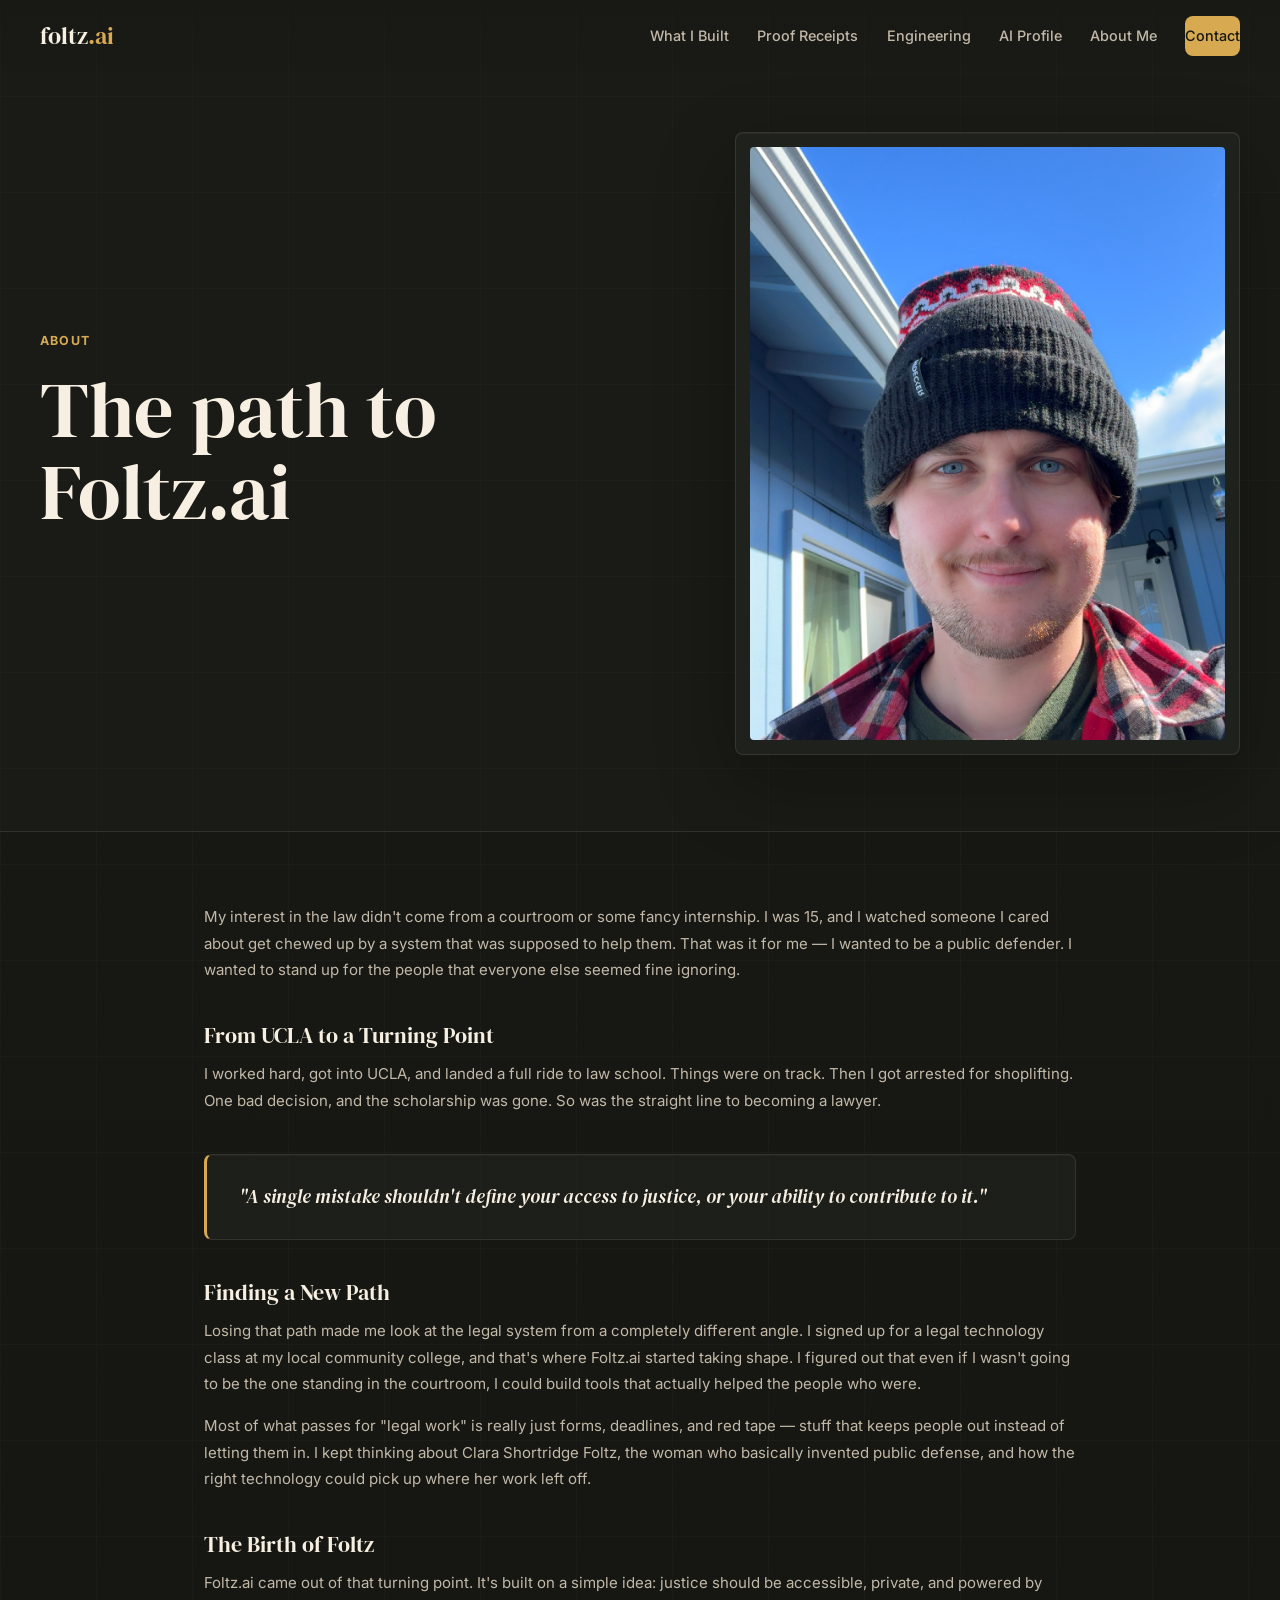
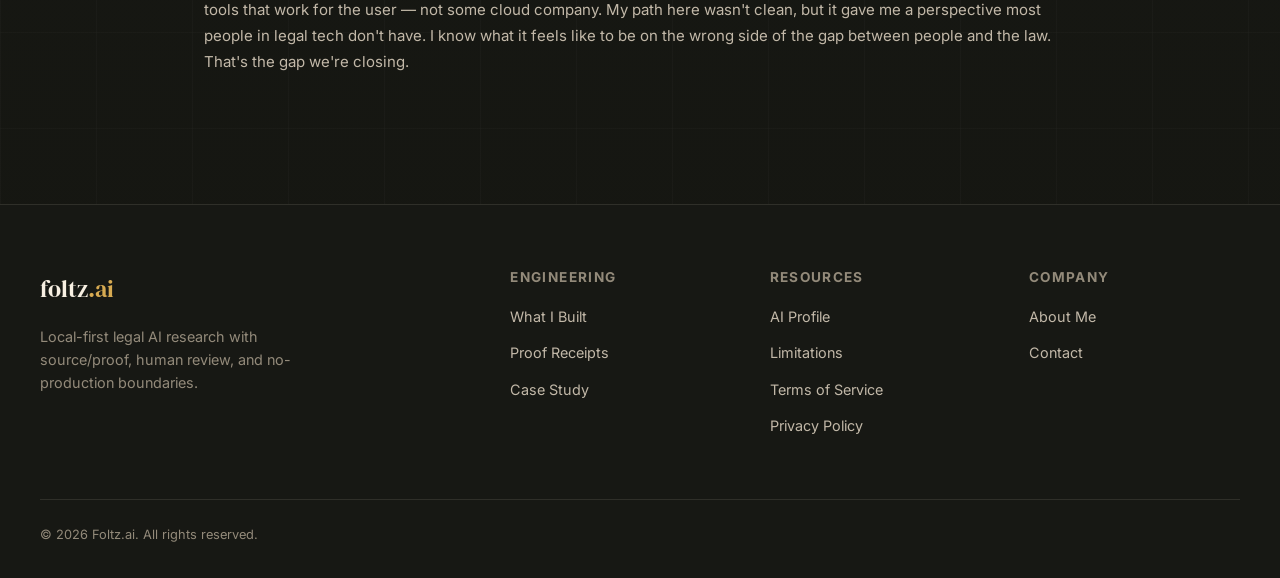
==== about-me.html @ 4947c665 "feat: launch public Foltz website" ====
<!DOCTYPE html>
<html lang="en">

<head>
    <meta charset="UTF-8">
    <meta name="viewport" content="width=device-width, initial-scale=1.0">
    <title>About Me — Foltz.ai</title>
    <meta name="description"
        content="The story behind Foltz.ai — from wanting to be a public defender to building legal tech tools.">
    <meta name="robots" content="index, follow">
    <link rel="canonical" href="https://foltz.ai/about-me.html">
    <link rel="stylesheet" href="style.css">
    <link rel="icon"
        href="data:image/svg+xml,<svg xmlns='http://www.w3.org/2000/svg' viewBox='0 0 24 24' fill='none' stroke='%23d4a04a' stroke-width='2'><path d='M12 3 2 7l10 5 10-5-10-5z'/><path d='M2 17l10 5 10-5'/><path d='M2 12l10 5 10-5'/></svg>">
</head>

<body>

    <!-- Navigation -->
    <nav class="nav" id="nav">
        <div class="nav-inner">
            <a href="index.html" class="nav-logo">foltz<span>.ai</span></a>
            <ul class="nav-links" id="nav-links">
                <li><a href="index.html#built">What I Built</a></li>
                <li><a href="index.html#proof-receipts">Proof Receipts</a></li>
                <li><a href="engineering.html">Engineering</a></li>
                <li><a href="ai-profile.html">AI Profile</a></li>
                <li><a href="about-me.html">About Me</a></li>
                <li><a href="mailto:hello@foltz.ai" class="nav-cta">Contact</a></li>
            </ul>
            <button class="nav-hamburger" id="nav-hamburger" aria-label="Menu">
                <span></span><span></span><span></span>
            </button>
        </div>
    </nav>

    <div class="page-hero about-hero">
        <div class="page-hero-inner">
            <div>
                <p class="page-hero-kicker">About</p>
                <h1>The path to Foltz.ai</h1>
            </div>
            <div class="about-portrait-card">
                <img src="founder.jpg" alt="Justin Monk">
            </div>
        </div>
    </div>

    <!-- ═══════════════════════════════════════════════════════════════
        THE STORY
         ═══════════════════════════════════════════════════════════════ -->
    <main class="story-section">

        <div class="story-block">
            <p>My interest in the law didn't come from a courtroom or some fancy internship. I was 15,
                and I watched someone I cared about get chewed up by a system that was supposed to help them.
                That was it for me — I wanted to be a public defender. I wanted to stand up for the people
                that everyone else seemed fine ignoring.</p>
        </div>

        <div class="story-block">
            <h3>From UCLA to a Turning Point</h3>
            <p>I worked hard, got into UCLA, and landed a full ride to law school. Things were on track.
                Then I got arrested for shoplifting. One bad decision, and the scholarship was gone. So was
                the straight line to becoming a lawyer.</p>
        </div>

        <div class="quote-callout">
            <p>"A single mistake shouldn't define your access to justice, or your ability to contribute to it."</p>
        </div>

        <div class="story-block">
            <h3>Finding a New Path</h3>
            <p>Losing that path made me look at the legal system from a completely different angle. I signed
                up for a legal technology class at my local community college, and that's where Foltz.ai started
                taking shape. I figured out that even if I wasn't going to be the one standing in the courtroom,
                I could build tools that actually helped the people who were.</p>
            <p>Most of what passes for "legal work" is really just forms, deadlines, and red tape — stuff that
                keeps people out instead of letting them in. I kept thinking about Clara Shortridge Foltz, the
                woman who basically invented public defense, and how the right technology could pick up where
                her work left off.</p>
        </div>

        <div class="story-block">
            <h3>The Birth of Foltz</h3>
            <p>Foltz.ai came out of that turning point. It's built on a simple idea: justice should be
                accessible, private, and powered by tools that work for the user — not some cloud company.
                My path here wasn't clean, but it gave me a perspective most people in legal tech don't have.
                I know what it feels like to be on the wrong side of the gap between people and the law.
                That's the gap we're closing.</p>
        </div>

    </main>

    <!-- Footer -->
    <footer class="footer">
        <div class="footer-grid">
            <div class="footer-brand">
                <a href="index.html" class="nav-logo">foltz<span>.ai</span></a>
                <p>Local-first legal AI research with source/proof, human review, and no-production boundaries.</p>
            </div>
            <div class="footer-col">
                <h4>Engineering</h4>
                <a href="index.html#built">What I Built</a>
                <a href="index.html#proof-receipts">Proof Receipts</a>
                <a href="engineering.html">Case Study</a>
            </div>
            <div class="footer-col">
                <h4>Resources</h4>
                <a href="ai-profile.html">AI Profile</a>
                <a href="index.html#limitations">Limitations</a>
                <a href="terms.html">Terms of Service</a>
                <a href="privacy.html">Privacy Policy</a>
            </div>
            <div class="footer-col">
                <h4>Company</h4>
                <a href="about-me.html">About Me</a>
                <a href="mailto:hello@foltz.ai">Contact</a>
            </div>
        </div>
        <div class="footer-bottom">
            <p>&copy; 2026 Foltz.ai. All rights reserved.</p>
        </div>
    </footer>

    <script src="script.js"></script>
</body>

</html>
---- style.css ----
/* ═══════════════════════════════════════════════════════════════════════════
   Foltz.ai — Design System & Styles
   Named after Clara Shortridge Foltz (1849–1934)
   ═══════════════════════════════════════════════════════════════════════════ */

/* ── Fonts ─────────────────────────────────────────────────────────────── */
@import url('https://fonts.googleapis.com/css2?family=DM+Serif+Display&family=Inter:wght@300;400;500;600;700&family=JetBrains+Mono:wght@400;500&display=swap');

/* ── CSS Variables — Foltz.ai Design Tokens ────────────────────────────── */
:root {
  /* Primary Palette */
  --color-primary: #181814;
  --color-accent: #d7aa52;
  --color-accent-hover: #e6bc67;
  --color-accent-active: #bf9244;
  --color-bg: #f7efe2;

  /* Semantic Colors */
  --color-success: #7ca17b;
  --color-warning: #c99045;
  --color-error: #c86959;
  --color-info: #6d9c98;

  /* Neutrals */
  --neutral-50: #f7efe2;
  --neutral-100: #ebe2d2;
  --neutral-200: #d7cebd;
  --neutral-300: #bab09f;
  --neutral-400: #938a7a;
  --neutral-500: #726a5c;
  --neutral-600: #4b4740;
  --neutral-700: #34352f;
  --neutral-800: #252720;
  --neutral-900: #171814;

  /* Dark Mode Surfaces */
  --color-dark-bg: #171814;
  --color-dark-surface: #22241f;
  --color-dark-border: #34352f;

  /* Legacy compat aliases (used by subpages) */
  --bg-primary: #171814;
  --bg-secondary: #1d1f1a;
  --bg-surface: #24251f;
  --surface-panel: rgba(36, 37, 31, 0.74);
  --text-primary: #f7efe2;
  --text-secondary: #c2b8a8;
  --text-muted: #938a7a;
  --text-main: #f7efe2;
  --text-dim: #c2b8a8;
  --accent-green: #7ca17b;
  --accent-blue: #6d9c98;
  --accent-purple: #8b7db8;
  --accent-teal: #6d9c98;
  --border: #34352f;
  --success: #7ca17b;
  --success-muted: rgba(124, 161, 123, 0.1);

  /* Borders */
  --border-subtle: rgba(247, 239, 226, 0.1);
  --border-glow: rgba(215, 170, 82, 0.34);

  /* Spacing (8px grid) */
  --space-xs: 4px;
  --space-sm: 8px;
  --space-md: 16px;
  --space-lg: 24px;
  --space-xl: 32px;
  --space-2xl: 48px;
  --space-3xl: 64px;
  --space-4xl: 96px;

  /* Border Radius */
  --radius-sm: 4px;
  --radius-md: 8px;
  --radius-lg: 12px;
  --radius-xl: 16px;
  --radius-pill: 9999px;

  /* Shadows */
  --shadow-1: 0 1px 3px rgba(5, 6, 4, 0.18);
  --shadow-2: 0 14px 40px rgba(5, 6, 4, 0.2);
  --shadow-3: 0 28px 80px rgba(5, 6, 4, 0.3);
  --shadow-glow: 0 0 40px rgba(215, 170, 82, 0.12);

  /* Motion */
  --ease-out: cubic-bezier(0.25, 0, 0.25, 1);
  --ease-in: cubic-bezier(0.42, 0, 1, 1);
  --ease-in-out: cubic-bezier(0.42, 0, 0.58, 1);

  /* Typography */
  --font-display: 'DM Serif Display', Georgia, serif;
  --font-body: 'Inter', system-ui, -apple-system, sans-serif;
  --font-mono: 'JetBrains Mono', monospace;

  /* Layout */
  --max-width: 1200px;
  --nav-height: 72px;
}

/* ── Reset ─────────────────────────────────────────────────────────────── */
*,
*::before,
*::after {
  margin: 0;
  padding: 0;
  box-sizing: border-box;
}

html {
  scroll-behavior: smooth;
  font-size: 16px;
}

body {
  font-family: var(--font-body);
  background:
    linear-gradient(90deg, rgba(247, 239, 226, 0.025) 1px, transparent 1px),
    linear-gradient(180deg, rgba(247, 239, 226, 0.018) 1px, transparent 1px),
    linear-gradient(180deg, #191a15 0%, var(--bg-primary) 42%, #151611 100%);
  background-size: 96px 96px, 96px 96px, auto;
  color: var(--text-primary);
  line-height: 1.7;
  overflow-x: hidden;
  -webkit-font-smoothing: antialiased;
}

h1,
h2,
h3,
h4,
h5,
h6 {
  font-family: var(--font-body);
  font-weight: 700;
  line-height: 1.2;
}

a {
  color: inherit;
  text-decoration: none;
}

.text-link {
  color: var(--color-accent);
  text-decoration: underline;
}

img {
  max-width: 100%;
  display: block;
}

button {
  font-family: inherit;
  cursor: pointer;
  border: none;
}

/* ── Reduced Motion ────────────────────────────────────────────────────── */
@media (prefers-reduced-motion: reduce) {

  *,
  *::before,
  *::after {
    animation-duration: 0.01ms !important;
    transition-duration: 0.01ms !important;
  }
}

/* ── Scroll Animations ─────────────────────────────────────────────────── */
.reveal {
  opacity: 1;
  transform: none;
  transition: none;
}

.reveal.visible {
  opacity: 1;
  transform: none;
}

.reveal-delay-1 {
  transition-delay: 0.1s;
}

.reveal-delay-2 {
  transition-delay: 0.2s;
}

.reveal-delay-3 {
  transition-delay: 0.3s;
}

.reveal-delay-4 {
  transition-delay: 0.4s;
}

.reveal-delay-5 {
  transition-delay: 0.5s;
}

/* ══════════════════════════════════════════════════════════════════════════
   NAVIGATION
   ══════════════════════════════════════════════════════════════════════════ */

.nav {
  position: fixed;
  top: 0;
  left: 0;
  right: 0;
  height: var(--nav-height);
  z-index: 1000;
  display: flex;
  align-items: center;
  justify-content: center;
  padding: 0 clamp(18px, 3vw, 40px);
  background: linear-gradient(180deg, rgba(23, 24, 20, 0.72) 0%, rgba(23, 24, 20, 0) 100%);
  transition: background 0.3s, backdrop-filter 0.3s, box-shadow 0.3s;
}

.nav.scrolled {
  background: rgba(23, 24, 20, 0.9);
  backdrop-filter: blur(20px);
  -webkit-backdrop-filter: blur(20px);
  box-shadow: 0 1px 0 var(--border-subtle);
}

.nav-inner {
  display: flex;
  align-items: center;
  justify-content: space-between;
  gap: 24px;
  max-width: var(--max-width);
  width: 100%;
}

.nav-logo {
  font-family: var(--font-display);
  font-size: 1.5rem;
  font-weight: 400;
  letter-spacing: 0;
  color: var(--text-primary);
}

.nav-logo span {
  color: var(--color-accent);
}

/* Scales icon for the wordmark */
.nav-logo .logo-icon {
  display: inline-block;
  width: 20px;
  height: 20px;
  margin-left: 2px;
  vertical-align: middle;
  opacity: 0.9;
}

.nav-links {
  display: flex;
  align-items: center;
  gap: clamp(18px, 2.2vw, 30px);
  list-style: none;
}

.nav-links a {
  font-size: 0.9rem;
  font-weight: 500;
  color: var(--text-secondary);
  transition: color 0.25s;
  position: relative;
  padding: 8px 0;
}

.nav-links a::after {
  content: '';
  position: absolute;
  bottom: 0px;
  left: 0;
  width: 0;
  height: 2px;
  background: var(--color-accent);
  transition: width 0.3s;
  border-radius: 1px;
}

.nav-links a:hover {
  color: var(--text-primary);
}

.nav-links a:hover::after {
  width: 100%;
}

.nav-cta {
  background: var(--color-accent) !important;
  color: var(--color-primary) !important;
  font-weight: 600;
  font-size: 0.85rem;
  display: inline-flex;
  align-items: center;
  justify-content: center;
  min-height: 38px;
  padding: 9px 18px;
  border-radius: var(--radius-md);
  transition: transform 0.25s, box-shadow 0.25s, background 0.25s;
}

.nav-cta:hover {
  transform: translateY(-2px);
  background: var(--color-accent-hover) !important;
  box-shadow: 0 8px 24px rgba(215, 170, 82, 0.24);
}

.nav-cta::after {
  display: none !important;
}

/* Hamburger */
.nav-hamburger {
  display: none;
  flex-direction: column;
  gap: 5px;
  background: none;
  padding: 8px;
}

.nav-hamburger span {
  display: block;
  width: 22px;
  height: 2px;
  background: var(--text-primary);
  border-radius: 2px;
  transition: transform 0.3s, opacity 0.3s;
}

.nav-hamburger.open span:nth-child(1) {
  transform: translateY(7px) rotate(45deg);
}

.nav-hamburger.open span:nth-child(2) {
  opacity: 0;
}

.nav-hamburger.open span:nth-child(3) {
  transform: translateY(-7px) rotate(-45deg);
}

/* ══════════════════════════════════════════════════════════════════════════
   HERO SECTION
   ══════════════════════════════════════════════════════════════════════════ */

.hero {
  position: relative;
  display: flex;
  align-items: center;
  justify-content: center;
  padding: 148px 24px 88px;
  overflow: hidden;
}

.hero::before {
  content: '';
  position: absolute;
  inset: 72px 0 auto;
  height: 1px;
  background: linear-gradient(90deg, transparent, rgba(247, 239, 226, 0.16), transparent);
}

.hero-content {
  position: relative;
  z-index: 1;
  max-width: var(--max-width);
  width: 100%;
}

.public-workbench {
  display: grid;
  grid-template-columns: minmax(0, 1.05fr) minmax(340px, 0.95fr);
  gap: 56px;
  align-items: center;
}

.hero-copy {
  max-width: 660px;
}

.hero-badge {
  display: inline-flex;
  align-items: center;
  gap: 8px;
  padding: 6px 16px;
  border-radius: var(--radius-pill);
  background: rgba(215, 170, 82, 0.08);
  border: 1px solid rgba(215, 170, 82, 0.22);
  font-size: 0.8rem;
  font-weight: 500;
  color: var(--color-accent);
  margin-bottom: 28px;
}

.hero-badge::before {
  content: '';
  width: 6px;
  height: 6px;
  border-radius: 50%;
  background: var(--color-accent);
}

.hero h1 {
  font-family: var(--font-display);
  font-size: 5rem;
  font-weight: 400;
  letter-spacing: 0;
  margin-bottom: 24px;
  line-height: 1.1;
}

.hero-sub {
  font-size: 1.15rem;
  color: var(--text-secondary);
  max-width: 620px;
  margin: 0 0 40px;
  line-height: 1.7;
}

.hero-actions {
  display: flex;
  align-items: center;
  justify-content: flex-start;
  gap: 12px;
  flex-wrap: wrap;
}

.btn-primary {
  display: inline-flex;
  align-items: center;
  gap: 8px;
  background: var(--color-accent);
  color: var(--color-primary);
  font-weight: 700;
  font-size: 1rem;
  padding: 13px 24px;
  border-radius: var(--radius-md);
  transition: transform 0.25s, box-shadow 0.25s, background 0.25s;
}

.btn-primary:hover {
  transform: translateY(-3px);
  background: var(--color-accent-hover);
  box-shadow: 0 12px 40px rgba(215, 170, 82, 0.28);
}

.btn-secondary {
  display: inline-flex;
  align-items: center;
  gap: 8px;
  background: transparent;
  color: var(--text-primary);
  font-weight: 600;
  font-size: 1rem;
  padding: 13px 24px;
  border-radius: var(--radius-md);
  border: 1px solid var(--border-glow);
  transition: transform 0.25s, border-color 0.25s, box-shadow 0.25s;
}

.btn-secondary:hover {
  transform: translateY(-3px);
  border-color: var(--color-accent);
  box-shadow: 0 8px 24px rgba(215, 170, 82, 0.12);
}

.boundary-strip {
  display: flex;
  flex-wrap: wrap;
  gap: 10px;
  margin: 0 0 32px;
}

.boundary-strip span {
  display: inline-flex;
  align-items: center;
  min-height: 34px;
  padding: 7px 12px;
  border: 1px solid var(--border-subtle);
  border-radius: var(--radius-sm);
  background: rgba(36, 37, 31, 0.68);
  color: var(--text-secondary);
  font-size: 0.84rem;
  line-height: 1.35;
}

.workbench-preview {
  position: relative;
  border: 1px solid var(--border-subtle);
  border-radius: var(--radius-md);
  background: rgba(25, 26, 22, 0.82);
  overflow: hidden;
  box-shadow: var(--shadow-3), inset 0 1px 0 rgba(247, 239, 226, 0.05);
}

.workbench-preview::before {
  content: '';
  position: absolute;
  inset: 0;
  pointer-events: none;
  background:
    linear-gradient(120deg, rgba(247, 239, 226, 0.055), transparent 32%),
    repeating-linear-gradient(90deg, transparent 0 34px, rgba(247, 239, 226, 0.018) 34px 35px);
}

.preview-top,
.matter-line,
.export-bar {
  display: grid;
  grid-template-columns: minmax(0, 1fr) auto;
  gap: 16px;
  align-items: center;
  padding: 18px 20px;
  border-bottom: 1px solid var(--border-subtle);
}

.preview-top {
  background: rgba(247, 239, 226, 0.04);
}

.preview-top span,
.matter-line span,
.gate-console span,
.export-bar span {
  color: var(--text-muted);
  font-size: 0.78rem;
  text-transform: uppercase;
  letter-spacing: 0.08em;
}

.preview-top strong {
  color: var(--color-accent);
  font-family: var(--font-mono);
  font-size: 0.78rem;
}

.matter-line strong,
.gate-console strong {
  color: var(--text-primary);
  font-size: 0.94rem;
  line-height: 1.55;
  overflow-wrap: anywhere;
}

.source-stack {
  display: grid;
  grid-template-columns: repeat(3, minmax(0, 1fr));
  gap: 10px;
  padding: 20px;
  border-bottom: 1px solid var(--border-subtle);
}

.source-pill {
  min-height: 72px;
  display: flex;
  align-items: center;
  justify-content: center;
  padding: 12px;
  border: 1px solid var(--border-subtle);
  border-radius: var(--radius-sm);
  color: var(--text-primary);
  font-size: 0.84rem;
  line-height: 1.35;
  text-align: center;
}

.source-pill.good {
  background: rgba(124, 161, 123, 0.1);
  border-color: rgba(124, 161, 123, 0.26);
}

.source-pill.wait {
  background: rgba(215, 170, 82, 0.1);
  border-color: rgba(215, 170, 82, 0.26);
}

.gate-console {
  display: grid;
  grid-template-columns: repeat(3, minmax(0, 1fr));
  gap: 12px;
  padding: 20px;
  border-bottom: 1px solid var(--border-subtle);
}

.gate-console div {
  min-height: 98px;
  padding: 16px;
  border: 1px solid var(--border-subtle);
  border-radius: var(--radius-sm);
  background: rgba(29, 31, 26, 0.62);
}

.gate-console strong {
  display: block;
  margin-top: 10px;
}

.export-bar {
  border-bottom: 0;
}

.export-bar button {
  padding: 9px 14px;
  background: rgba(200, 105, 89, 0.12);
  border: 1px solid rgba(200, 105, 89, 0.3);
  color: #f1b5aa;
  font-size: 0.78rem;
  font-weight: 700;
  cursor: not-allowed;
}

/* ══════════════════════════════════════════════════════════════════════════
   SECTION SHARED
   ══════════════════════════════════════════════════════════════════════════ */

section {
  padding: 96px 24px;
  position: relative;
}

.section-inner {
  max-width: var(--max-width);
  margin: 0 auto;
}

.section-label {
  display: inline-flex;
  align-items: center;
  gap: 8px;
  font-size: 0.8rem;
  font-weight: 600;
  color: var(--color-accent);
  text-transform: uppercase;
  letter-spacing: 0.12em;
  margin-bottom: 16px;
}

.section-label::before {
  content: '';
  width: 32px;
  height: 2px;
  background: var(--color-accent);
  border-radius: 1px;
}

.section-title {
  font-family: var(--font-display);
  font-size: 3.15rem;
  font-weight: 400;
  letter-spacing: 0;
  margin-bottom: 16px;
}

.section-desc {
  font-size: 1.05rem;
  color: var(--text-secondary);
  max-width: 560px;
  line-height: 1.7;
  margin-bottom: 56px;
}

/* ══════════════════════════════════════════════════════════════════════════
   PUBLIC WORKBENCH CONTENT
   ══════════════════════════════════════════════════════════════════════════ */

.hero-recruiter {
  padding-bottom: 96px;
}

.recruiter-grid {
  display: grid;
  grid-template-columns: minmax(0, 0.92fr) minmax(420px, 1.08fr);
  gap: 54px;
  align-items: center;
}

.product-shot {
  border: 1px solid var(--border-subtle);
  border-radius: var(--radius-md);
  background: rgba(25, 26, 22, 0.86);
  box-shadow: var(--shadow-3), inset 0 1px 0 rgba(247, 239, 226, 0.05);
  overflow: hidden;
}

.product-shot-top {
  display: flex;
  align-items: center;
  justify-content: space-between;
  gap: 16px;
  padding: 14px 16px;
  border-bottom: 1px solid var(--border-subtle);
  background: rgba(247, 239, 226, 0.04);
}

.product-shot-top span,
.product-shot-top strong,
.product-shot figcaption {
  font-size: 0.78rem;
}

.product-shot-top span {
  color: var(--text-muted);
  font-weight: 700;
  letter-spacing: 0.08em;
  text-transform: uppercase;
}

.product-shot-top strong {
  color: var(--color-accent);
  font-family: var(--font-mono);
}

.product-shot img {
  width: 100%;
  aspect-ratio: 16 / 10;
  object-fit: cover;
  object-position: left top;
  border-bottom: 1px solid var(--border-subtle);
  background: #eef1f4;
}

.product-shot figcaption {
  padding: 14px 16px 16px;
  color: var(--text-secondary);
  line-height: 1.55;
}

.impact-section {
  background: rgba(23, 24, 20, 0.42);
}

.build-grid {
  display: grid;
  grid-template-columns: repeat(4, minmax(0, 1fr));
  gap: 12px;
}

.build-card {
  min-height: 216px;
  padding: 22px;
  border: 1px solid var(--border-subtle);
  border-radius: var(--radius-md);
  background: rgba(30, 32, 27, 0.66);
  box-shadow: inset 0 1px 0 rgba(247, 239, 226, 0.035);
}

.build-card span,
.receipt-row span,
.summary-panel span,
.system-node span {
  display: block;
  color: var(--color-accent);
  font-size: 0.76rem;
  font-weight: 700;
  letter-spacing: 0.08em;
  margin-bottom: 12px;
  text-transform: uppercase;
}

.build-card strong {
  display: block;
  color: var(--text-primary);
  font-size: 1.08rem;
  line-height: 1.3;
  margin-bottom: 12px;
}

.build-card p,
.summary-panel p {
  color: var(--text-secondary);
  font-size: 0.92rem;
  line-height: 1.65;
}

.proof-section {
  border-bottom: 1px solid var(--border-subtle);
  background: var(--bg-secondary);
}

.receipt-board {
  border: 1px solid var(--border-subtle);
  border-radius: var(--radius-md);
  background: rgba(30, 32, 27, 0.58);
  overflow: hidden;
}

.receipt-row {
  display: grid;
  grid-template-columns: minmax(180px, 0.7fr) minmax(180px, 0.7fr) minmax(0, 1.2fr);
  gap: 20px;
  align-items: center;
  padding: 22px 24px;
  border-bottom: 1px solid var(--border-subtle);
}

.receipt-row:last-child {
  border-bottom: 0;
}

.receipt-row span {
  margin-bottom: 0;
}

.receipt-row strong {
  color: var(--text-primary);
  font-size: 1.04rem;
}

.receipt-row em {
  color: var(--text-secondary);
  font-size: 0.9rem;
  font-style: normal;
  line-height: 1.55;
}

.architecture-section {
  border-bottom: 1px solid var(--border-subtle);
}

.system-map {
  display: grid;
  grid-template-columns: repeat(6, minmax(0, 1fr));
  gap: 10px;
}

.system-node {
  min-height: 220px;
  padding: 20px;
  border: 1px solid var(--border-subtle);
  border-radius: var(--radius-md);
  background: rgba(30, 32, 27, 0.64);
  position: relative;
}

.system-node::after {
  content: '';
  position: absolute;
  top: 24px;
  right: -9px;
  width: 18px;
  height: 1px;
  background: rgba(215, 170, 82, 0.4);
}

.system-node:last-child::after {
  display: none;
}

.system-node.blocked {
  border-color: rgba(200, 105, 89, 0.34);
  background: rgba(200, 105, 89, 0.06);
}

.system-node.blocked span {
  color: #f1b5aa;
}

.system-node strong {
  display: block;
  color: var(--text-primary);
  font-size: 1rem;
  line-height: 1.35;
  margin-bottom: 12px;
}

.system-node small {
  color: var(--text-secondary);
  font-size: 0.86rem;
  line-height: 1.55;
}

.ai-grid {
  display: grid;
  grid-template-columns: minmax(0, 0.95fr) minmax(320px, 0.75fr);
  gap: 56px;
  align-items: center;
}

.summary-panel {
  padding: 28px;
  border: 1px solid var(--border-glow);
  border-radius: var(--radius-md);
  background: rgba(35, 37, 31, 0.72);
  box-shadow: inset 0 1px 0 rgba(247, 239, 226, 0.04);
}

.case-study-section {
  padding-top: 84px;
}

.case-grid {
  display: grid;
  grid-template-columns: repeat(2, minmax(0, 1fr));
  gap: 12px;
  margin-top: 28px;
}

.case-grid.three {
  grid-template-columns: repeat(3, minmax(0, 1fr));
}

.case-panel {
  min-height: 190px;
  padding: 24px;
  border: 1px solid var(--border-subtle);
  border-radius: var(--radius-md);
  background: rgba(35, 37, 31, 0.58);
  box-shadow: inset 0 1px 0 rgba(247, 239, 226, 0.035);
}

.case-panel h3 {
  font-size: 1.05rem;
  margin-bottom: 10px;
}

.case-panel p {
  color: var(--text-secondary);
  font-size: 0.94rem;
  line-height: 1.7;
}

.scope-section,
.research-section {
  border-bottom: 1px solid var(--border-subtle);
}

.scope-board,
.flow-board,
.proof-stack {
  display: grid;
  grid-template-columns: repeat(4, minmax(0, 1fr));
  gap: 12px;
}

.scope-tile,
.flow-step,
.proof-lane {
  min-height: 180px;
  padding: 24px;
  border: 1px solid var(--border-subtle);
  border-radius: var(--radius-md);
  background: rgba(30, 32, 27, 0.64);
  position: relative;
  overflow: hidden;
  box-shadow: inset 0 1px 0 rgba(247, 239, 226, 0.035);
}

.scope-tile::before,
.flow-step::before,
.proof-lane::before {
  content: '';
  position: absolute;
  inset: 0 0 auto;
  height: 3px;
  background: var(--color-accent);
  opacity: 0.7;
}

.scope-tile.hold::before,
.flow-step.blocked::before {
  background: var(--color-warning);
}

.scope-tile.stop::before {
  background: var(--color-error);
}

.scope-tile span,
.flow-step span,
.proof-lane span {
  display: block;
  color: var(--text-muted);
  font-size: 0.78rem;
  text-transform: uppercase;
  letter-spacing: 0.08em;
  margin-bottom: 18px;
}

.scope-tile strong,
.flow-step strong,
.proof-lane strong {
  display: block;
  color: var(--text-primary);
  font-size: 1.25rem;
  line-height: 1.25;
  margin-bottom: 12px;
}

.scope-tile small,
.flow-step small,
.proof-lane small {
  color: var(--text-secondary);
  font-size: 0.88rem;
  line-height: 1.5;
}

.flow-board {
  grid-template-columns: repeat(5, minmax(0, 1fr));
}

.action-console {
  border: 1px solid var(--border-subtle);
  border-radius: var(--radius-md);
  background: rgba(30, 32, 27, 0.56);
  overflow: hidden;
}

.console-row {
  display: grid;
  grid-template-columns: minmax(0, 1fr) 180px;
  gap: 20px;
  align-items: center;
  min-height: 78px;
  padding: 18px 22px;
  border-bottom: 1px solid var(--border-subtle);
}

.console-row:last-child {
  border-bottom: 0;
}

.console-row span {
  color: var(--text-primary);
  font-weight: 700;
}

.console-row strong {
  justify-self: end;
  min-width: 130px;
  padding: 8px 12px;
  border: 1px solid rgba(200, 105, 89, 0.3);
  background: rgba(200, 105, 89, 0.1);
  border-radius: var(--radius-sm);
  color: #f1b5aa;
  font-size: 0.78rem;
  text-align: center;
  text-transform: uppercase;
  letter-spacing: 0.08em;
}

/* ══════════════════════════════════════════════════════════════════════════
   HOW IT WORKS
   ══════════════════════════════════════════════════════════════════════════ */

#how-it-works {
  background: var(--bg-secondary);
}

/* ══════════════════════════════════════════════════════════════════════════
   CTA BANNER
   ══════════════════════════════════════════════════════════════════════════ */

.cta-banner {
  text-align: center;
  padding: 120px 24px;
  position: relative;
  overflow: hidden;
}

.cta-banner .section-inner {
  position: relative;
  z-index: 1;
}

.cta-banner h2 {
  font-family: var(--font-display);
  font-size: 3rem;
  font-weight: 400;
  margin-bottom: 20px;
}

.cta-banner p {
  font-size: 1.15rem;
  color: var(--text-secondary);
  max-width: 500px;
  margin: 0 auto 36px;
}

/* ══════════════════════════════════════════════════════════════════════════
   SUBPAGE SHELLS
   ══════════════════════════════════════════════════════════════════════════ */

.page-hero {
  min-height: 620px;
  display: flex;
  align-items: center;
  padding: 132px 24px 76px;
  border-bottom: 1px solid var(--border-subtle);
  background:
    linear-gradient(90deg, rgba(247, 239, 226, 0.02) 1px, transparent 1px),
    linear-gradient(180deg, rgba(247, 239, 226, 0.018) 1px, transparent 1px),
    #1a1b16;
  background-size: 96px 96px;
}

.page-hero-inner {
  max-width: var(--max-width);
  width: 100%;
  margin: 0 auto;
}

.page-hero-kicker {
  color: var(--color-accent);
  font-size: 0.78rem;
  font-weight: 700;
  letter-spacing: 0.1em;
  margin-bottom: 18px;
  text-transform: uppercase;
}

.page-hero h1 {
  font-family: var(--font-display);
  font-size: 4.9rem;
  font-weight: 400;
  line-height: 1.05;
  letter-spacing: 0;
  max-width: 760px;
  margin-bottom: 24px;
}

.page-hero-subtitle {
  color: var(--text-secondary);
  font-size: 1.08rem;
  line-height: 1.75;
  max-width: 680px;
}

.process-hero .page-hero-inner,
.about-hero .page-hero-inner {
  display: grid;
  grid-template-columns: minmax(0, 0.95fr) minmax(320px, 0.75fr);
  gap: 56px;
  align-items: center;
}

.process-rail {
  display: grid;
  gap: 12px;
}

.process-node {
  display: grid;
  grid-template-columns: 42px minmax(0, 1fr) auto;
  gap: 14px;
  align-items: center;
  min-height: 76px;
  padding: 16px;
  border: 1px solid var(--border-subtle);
  border-radius: var(--radius-md);
  background: rgba(35, 37, 31, 0.68);
  box-shadow: inset 0 1px 0 rgba(247, 239, 226, 0.035);
}

.process-node span {
  display: inline-flex;
  align-items: center;
  justify-content: center;
  width: 42px;
  height: 42px;
  border: 1px solid rgba(215, 170, 82, 0.28);
  border-radius: var(--radius-sm);
  color: var(--color-accent);
  font-family: var(--font-mono);
  font-size: 0.82rem;
}

.process-node strong {
  display: block;
  color: var(--text-primary);
  font-size: 0.98rem;
}

.process-node small {
  color: var(--text-muted);
  font-size: 0.78rem;
}

.process-node em {
  justify-self: end;
  color: var(--text-muted);
  font-size: 0.74rem;
  font-style: normal;
  font-weight: 700;
  letter-spacing: 0.08em;
  text-transform: uppercase;
}

.process-node.blocked {
  border-color: rgba(200, 105, 89, 0.34);
}

.process-node.blocked span,
.process-node.blocked em {
  color: #f1b5aa;
}

.about-portrait-card {
  padding: 14px;
  border: 1px solid var(--border-subtle);
  border-radius: var(--radius-md);
  background: rgba(35, 37, 31, 0.68);
  box-shadow: var(--shadow-3), inset 0 1px 0 rgba(247, 239, 226, 0.04);
}

.about-portrait-card img {
  width: 100%;
  aspect-ratio: 4 / 5;
  object-fit: cover;
  border-radius: var(--radius-sm);
}

.hiw-section {
  max-width: var(--max-width);
  margin: 0 auto;
  padding: 76px 24px 0;
}

.hiw-section:last-of-type {
  padding-bottom: 88px;
}

.hiw-section h2 {
  font-family: var(--font-display);
  font-size: 2.55rem;
  font-weight: 400;
  letter-spacing: 0;
  margin-bottom: 12px;
}

.hiw-section>p {
  color: var(--text-secondary);
  max-width: 760px;
  margin-bottom: 34px;
  line-height: 1.75;
}

.pipeline-steps,
.family-grid {
  display: grid;
  gap: 12px;
}

.pipeline-steps {
  grid-template-columns: repeat(4, minmax(0, 1fr));
}

.family-grid {
  grid-template-columns: repeat(3, minmax(0, 1fr));
}

.pipeline-step,
.family-panel,
.origin-callout,
.privacy-callout,
.quote-callout,
.dsar-panel,
.legal-callout {
  border: 1px solid var(--border-subtle);
  border-radius: var(--radius-md);
  background: rgba(35, 37, 31, 0.58);
  box-shadow: inset 0 1px 0 rgba(247, 239, 226, 0.035);
}

.pipeline-step,
.family-panel {
  min-height: 220px;
  padding: 24px;
}

.pipeline-step .step-num {
  width: 34px;
  height: 34px;
  display: inline-flex;
  align-items: center;
  justify-content: center;
  margin-bottom: 18px;
  border: 1px solid rgba(215, 170, 82, 0.28);
  border-radius: var(--radius-sm);
  color: var(--color-accent);
  font-family: var(--font-mono);
  font-size: 0.82rem;
}

.pipeline-step h4,
.family-panel h4 {
  font-size: 1rem;
  margin-bottom: 8px;
}

.pipeline-step p,
.family-panel p,
.origin-callout p,
.privacy-callout p,
.story-block p,
.quote-callout p {
  color: var(--text-secondary);
  font-size: 0.94rem;
  line-height: 1.75;
}

.family-icon {
  width: 42px;
  height: 42px;
  display: flex;
  align-items: center;
  justify-content: center;
  margin-bottom: 16px;
  border-radius: var(--radius-sm);
  font-weight: 800;
}

.family-icon.tone-accent {
  background: rgba(215, 170, 82, 0.1);
  color: var(--color-accent);
}

.family-icon.tone-success {
  background: rgba(124, 161, 123, 0.1);
  color: var(--color-success);
}

.family-icon.tone-info {
  background: rgba(91, 158, 143, 0.1);
  color: var(--accent-teal);
}

.family-domain {
  color: var(--text-muted);
  font-size: 0.72rem;
  font-weight: 700;
  letter-spacing: 0.08em;
  margin-bottom: 10px;
  text-transform: uppercase;
}

.family-status {
  display: inline-block;
  margin-top: 16px;
  padding: 5px 10px;
  border-radius: var(--radius-sm);
  font-size: 0.74rem;
  font-weight: 700;
}

.status-deployed {
  background: rgba(124, 161, 123, 0.12);
  color: var(--color-success);
}

.status-training {
  background: rgba(215, 170, 82, 0.12);
  color: var(--color-accent);
}

.origin-callout,
.privacy-callout {
  max-width: 860px;
  padding: 28px 32px;
}

.origin-callout {
  margin-bottom: 44px;
}

.origin-callout h3,
.privacy-callout h3,
.story-block h3 {
  font-family: var(--font-display);
  font-size: 1.35rem;
  font-weight: 400;
  letter-spacing: 0;
  margin-bottom: 12px;
}

.privacy-callout {
  margin-top: 52px;
}

.privacy-callout h3 {
  color: var(--color-success);
}

.story-section {
  max-width: 920px;
  margin: 0 auto;
  padding: 72px 24px 88px;
}

.story-block {
  margin-bottom: 40px;
}

.story-block p {
  margin-bottom: 16px;
}

.story-block p:last-child {
  margin-bottom: 0;
}

.founder-photo {
  float: right;
  width: min(240px, 34vw);
  margin: 4px 0 18px 30px;
  border: 1px solid var(--border-subtle);
  border-radius: var(--radius-md);
  object-fit: cover;
}

.quote-callout {
  margin: 0 0 40px;
  padding: 26px 32px;
  border-left: 3px solid var(--color-accent);
}

.quote-callout p {
  color: var(--text-primary);
  font-family: var(--font-display);
  font-size: 1.16rem;
  font-style: italic;
}

.legal-page,
.dsar-page {
  max-width: 780px;
  margin: 0 auto;
  padding: 128px 24px 88px;
}

.legal-page h1,
.dsar-panel h1 {
  font-family: var(--font-display);
  font-size: 2.75rem;
  font-weight: 400;
  letter-spacing: 0;
  margin-bottom: 8px;
}

.legal-date,
.dsar-info {
  color: var(--text-secondary);
  font-size: 0.94rem;
  line-height: 1.7;
  margin-bottom: 36px;
}

.legal-page h2 {
  font-size: 1.12rem;
  margin: 34px 0 12px;
}

.legal-page h3 {
  font-size: 1.02rem;
  margin: 24px 0 10px;
}

.legal-page p,
.legal-page li {
  color: var(--text-secondary);
  font-size: 0.95rem;
  line-height: 1.8;
}

.legal-page ul {
  margin: 8px 0 0 24px;
}

.legal-page li {
  margin-bottom: 6px;
}

.legal-callout {
  padding: 18px 20px;
  color: var(--text-primary);
  margin: 18px 0 24px;
}

.legal-callout.warning {
  border-color: rgba(200, 105, 89, 0.3);
  background: rgba(200, 105, 89, 0.08);
}

.legal-page a,
.legal-back {
  color: var(--color-accent);
}

.legal-page a:hover,
.legal-back:hover {
  text-decoration: underline;
}

.legal-back {
  display: inline-flex;
  align-items: center;
  gap: 6px;
  margin-bottom: 32px;
  font-size: 0.85rem;
  text-decoration: none;
}

.dsar-page {
  max-width: 680px;
}

.dsar-panel {
  padding: 34px;
}

.dsar-actions {
  display: flex;
  flex-wrap: wrap;
  gap: 12px;
  margin-top: 26px;
}

.dsar-note {
  margin-top: 22px;
  padding-top: 20px;
  border-top: 1px solid var(--border-subtle);
  color: var(--text-muted);
  font-size: 0.84rem;
  line-height: 1.65;
}

/* ══════════════════════════════════════════════════════════════════════════
   CONSENT MANAGEMENT PLATFORM (CMP)
   ══════════════════════════════════════════════════════════════════════════ */

.cmp-banner {
  position: static;
  transform: none;
  width: min(720px, calc(100% - 36px));
  margin: 0 auto 32px;
  background: rgba(35, 37, 31, 0.95);
  backdrop-filter: blur(20px);
  -webkit-backdrop-filter: blur(20px);
  border: 1px solid var(--border-glow);
  border-radius: var(--radius-md);
  box-shadow: 0 20px 50px rgba(5, 6, 4, 0.5), 0 0 30px rgba(215, 170, 82, 0.1);
  z-index: 10000;
  padding: 14px;
  display: none;
}

.cmp-banner.visible {
  display: block;
}

.cmp-content {
  display: flex;
  flex-direction: column;
  gap: 12px;
}

@media (min-width: 768px) {
  .cmp-content {
    flex-direction: row;
    align-items: center;
    justify-content: space-between;
  }
}

.cmp-text h3 {
  font-size: 0.92rem;
  margin-bottom: 4px;
  color: var(--text-primary);
}

.cmp-text p {
  font-size: 0.76rem;
  color: var(--text-secondary);
  line-height: 1.45;
  margin: 0;
}

.cmp-actions {
  display: flex;
  gap: 8px;
  flex-shrink: 0;
}

.cmp-btn {
  padding: 8px 14px;
  font-size: 0.78rem;
  white-space: nowrap;
}

/* ══════════════════════════════════════════════════════════════════════════
   ABOUT
   ══════════════════════════════════════════════════════════════════════════ */

#about {
  background: var(--bg-secondary);
}

.about-grid {
  display: grid;
  grid-template-columns: 1fr 1fr;
  gap: 64px;
  align-items: center;
}

.about-text h2 {
  font-family: var(--font-display);
  font-size: 2.45rem;
  font-weight: 400;
  margin-bottom: 20px;
}

.about-text p {
  font-size: 1rem;
  color: var(--text-secondary);
  line-height: 1.8;
  margin-bottom: 16px;
}

.about-stats {
  display: grid;
  grid-template-columns: repeat(2, 1fr);
  gap: 24px;
}

.about-stat-panel {
  background: var(--surface-panel);
  backdrop-filter: blur(12px);
  border: 1px solid var(--border-subtle);
  border-radius: var(--radius-lg);
  padding: 32px 24px;
  text-align: center;
  transition: transform 0.4s, border-color 0.4s;
}

.about-stat-panel:hover {
  transform: translateY(-4px);
  border-color: var(--border-glow);
}

.about-stat-panel h3 {
  font-size: 2.2rem;
  color: var(--color-accent);
  margin-bottom: 6px;
}

.about-stat-panel p {
  font-size: 0.85rem;
  color: var(--text-muted);
}

/* ══════════════════════════════════════════════════════════════════════════
   ARCHIVED ARTIFACT PAGES
   ══════════════════════════════════════════════════════════════════════════ */

.artifact-page {
  max-width: var(--max-width);
  margin: 0 auto;
  padding: 128px 24px 80px;
}

.artifact-shell {
  border-top: 1px solid var(--border-subtle);
  padding-top: 44px;
}

.artifact-kicker {
  color: var(--color-accent);
  font-size: 0.78rem;
  font-weight: 700;
  letter-spacing: 0.08em;
  margin-bottom: 16px;
  text-transform: uppercase;
}

.artifact-shell h1 {
  font-family: var(--font-display);
  font-size: 4rem;
  font-weight: 400;
  letter-spacing: 0;
  max-width: 860px;
  margin-bottom: 20px;
}

.artifact-lede {
  color: var(--text-secondary);
  font-size: 1.02rem;
  line-height: 1.8;
  max-width: 820px;
  margin-bottom: 36px;
}

.artifact-grid {
  display: grid;
  grid-template-columns: repeat(2, minmax(0, 1fr));
  border: 1px solid var(--border-subtle);
  border-radius: var(--radius-md);
  overflow: hidden;
}

.artifact-panel {
  min-height: 220px;
  padding: 28px;
  background: rgba(35, 37, 31, 0.58);
  border-right: 1px solid var(--border-subtle);
  border-bottom: 1px solid var(--border-subtle);
}

.artifact-panel:nth-child(2n) {
  border-right: none;
}

.artifact-panel:nth-last-child(-n + 2) {
  border-bottom: none;
}

.artifact-panel h2 {
  font-size: 1rem;
  margin-bottom: 12px;
}

.artifact-panel p,
.artifact-panel li {
  color: var(--text-secondary);
  font-size: 0.92rem;
  line-height: 1.7;
}

.artifact-list {
  display: grid;
  gap: 10px;
  list-style: none;
}

.artifact-actions {
  display: flex;
  flex-wrap: wrap;
  gap: 12px;
  margin-top: 28px;
}

@media (max-width: 760px) {
  .artifact-page {
    padding-top: 112px;
  }

  .artifact-grid {
    grid-template-columns: 1fr;
  }

  .artifact-panel,
  .artifact-panel:nth-child(2n),
  .artifact-panel:nth-last-child(-n + 2) {
    border-right: none;
    border-bottom: 1px solid var(--border-subtle);
  }

  .artifact-panel:last-child {
    border-bottom: none;
  }
}

/* ══════════════════════════════════════════════════════════════════════════
   FOOTER
   ══════════════════════════════════════════════════════════════════════════ */

.footer {
  background: var(--bg-primary);
  border-top: 1px solid var(--border-subtle);
  padding: 64px 24px 32px;
}

.footer-grid {
  max-width: var(--max-width);
  margin: 0 auto;
  display: grid;
  grid-template-columns: 2fr 1fr 1fr 1fr;
  gap: 48px;
  margin-bottom: 48px;
}

.footer-brand p {
  font-size: 0.9rem;
  color: var(--text-muted);
  margin-top: 16px;
  max-width: 280px;
  line-height: 1.6;
}

.footer-col h4 {
  font-family: var(--font-body);
  font-size: 0.85rem;
  font-weight: 700;
  text-transform: uppercase;
  letter-spacing: 0.1em;
  color: var(--text-muted);
  margin-bottom: 20px;
}

.footer-col a {
  display: block;
  font-size: 0.9rem;
  color: var(--text-secondary);
  margin-bottom: 12px;
  transition: color 0.25s;
}

.footer-col a:hover {
  color: var(--color-accent);
}

.footer-bottom {
  max-width: var(--max-width);
  margin: 0 auto;
  padding-top: 24px;
  border-top: 1px solid var(--border-subtle);
  display: flex;
  align-items: center;
  justify-content: space-between;
}

.footer-bottom p {
  font-size: 0.8rem;
  color: var(--text-muted);
}

.footer-socials {
  display: flex;
  gap: 16px;
}

.footer-socials a {
  width: 36px;
  height: 36px;
  border-radius: 50%;
  background: rgba(255, 255, 255, 0.04);
  border: 1px solid var(--border-subtle);
  display: flex;
  align-items: center;
  justify-content: center;
  font-size: 0.85rem;
  color: var(--text-secondary);
  transition: border-color 0.3s, color 0.3s, transform 0.3s;
}

.footer-socials a:hover {
  border-color: var(--color-accent);
  color: var(--color-accent);
  transform: translateY(-2px);
}

/* ══════════════════════════════════════════════════════════════════════════
   RESPONSIVE
   ══════════════════════════════════════════════════════════════════════════ */

@media (max-width: 1024px) {
  .public-workbench,
  .recruiter-grid,
  .ai-grid {
    grid-template-columns: 1fr;
    gap: 40px;
  }

  .scope-board,
  .proof-stack,
  .build-grid,
  .case-grid,
  .case-grid.three {
    grid-template-columns: repeat(2, minmax(0, 1fr));
  }

  .flow-board,
  .gate-console,
  .system-map {
    grid-template-columns: repeat(2, minmax(0, 1fr));
  }

  .system-node::after {
    display: none;
  }

  .process-hero .page-hero-inner,
  .about-hero .page-hero-inner {
    grid-template-columns: 1fr;
    gap: 36px;
  }

  .pipeline-steps,
  .family-grid {
    grid-template-columns: repeat(2, minmax(0, 1fr));
  }

  .features-grid {
    grid-template-columns: repeat(2, 1fr);
  }

  .about-grid {
    grid-template-columns: 1fr;
    gap: 48px;
  }

  .footer-grid {
    grid-template-columns: 1fr 1fr;
  }
}

@media (max-width: 768px) {
  .nav-links {
    display: none;
  }

  .nav-hamburger {
    display: flex;
  }

  .nav-links.open {
    display: flex;
    flex-direction: column;
    position: absolute;
    top: var(--nav-height);
    left: 0;
    right: 0;
    background: rgba(23, 24, 20, 0.96);
    backdrop-filter: blur(20px);
    -webkit-backdrop-filter: blur(20px);
    padding: 24px;
    gap: 20px;
    border-bottom: 1px solid var(--border-subtle);
  }

  .scope-board,
  .flow-board,
  .proof-stack,
  .source-stack,
  .gate-console,
  .build-grid,
  .system-map,
  .case-grid,
  .case-grid.three {
    grid-template-columns: 1fr;
  }

  .receipt-row {
    grid-template-columns: 1fr;
    gap: 8px;
  }

  .page-hero {
    min-height: auto;
    padding: 112px 24px 64px;
  }

  .pipeline-steps,
  .family-grid {
    grid-template-columns: 1fr;
  }

  .process-node {
    grid-template-columns: 42px minmax(0, 1fr);
  }

  .process-node em {
    grid-column: 2;
    justify-self: start;
  }

  .features-grid {
    grid-template-columns: 1fr;
  }

  .solutions-grid {
    grid-template-columns: 1fr;
  }

  .about-stats {
    grid-template-columns: repeat(2, 1fr);
  }

  .hero-actions {
    justify-content: flex-start;
  }

  .hero h1 {
    font-size: 2.5rem;
  }

  .product-shot img {
    aspect-ratio: 4 / 3;
  }

  .hero-sub {
    font-size: 1rem;
  }

  .section-title,
  .cta-banner h2,
  .page-hero h1,
  .artifact-shell h1 {
    font-size: 2.7rem;
  }

  .hiw-section h2,
  .about-text h2,
  .legal-page h1,
  .dsar-panel h1 {
    font-size: 2.15rem;
  }

  .footer-grid {
    grid-template-columns: 1fr;
    gap: 32px;
  }

  .footer-bottom {
    flex-direction: column;
    gap: 16px;
    text-align: center;
  }

  .console-row {
    grid-template-columns: 1fr;
    gap: 10px;
  }

  .console-row strong {
    justify-self: start;
  }

  .story-section,
  .hiw-section,
  .legal-page,
  .dsar-page {
    padding-left: 18px;
    padding-right: 18px;
  }
}

@media (max-width: 480px) {
  section {
    padding: 80px 16px;
  }

  .hero {
    padding: 96px 16px 60px;
  }

  .page-hero h1,
  .section-title,
  .artifact-shell h1 {
    font-size: 2.35rem;
  }

  .hero h1 {
    font-size: 2.4rem;
  }

  .hero-actions {
    flex-direction: column;
  }

  .preview-top,
  .matter-line,
  .export-bar,
  .console-row {
    grid-template-columns: 1fr;
    gap: 6px;
  }

  .export-bar button {
    width: 100%;
  }

  .cmp-banner {
    margin-bottom: 20px;
    width: calc(100% - 20px);
    padding: 10px;
  }

  .cmp-content {
    display: grid;
    grid-template-columns: minmax(0, 1fr) auto;
    align-items: center;
    gap: 8px;
  }

  .cmp-text h3 {
    display: none;
  }

  .cmp-text p {
    font-size: 0.68rem;
    line-height: 1.35;
  }

  .cmp-actions {
    gap: 6px;
  }

  .cmp-btn {
    padding: 6px 9px;
    font-size: 0.68rem;
  }

  .btn-primary,
  .btn-secondary {
    width: 100%;
    justify-content: center;
  }

  .founder-photo {
    float: none;
    width: min(220px, 100%);
    margin: 0 auto 22px;
  }

  .dsar-panel {
    padding: 24px;
  }
}
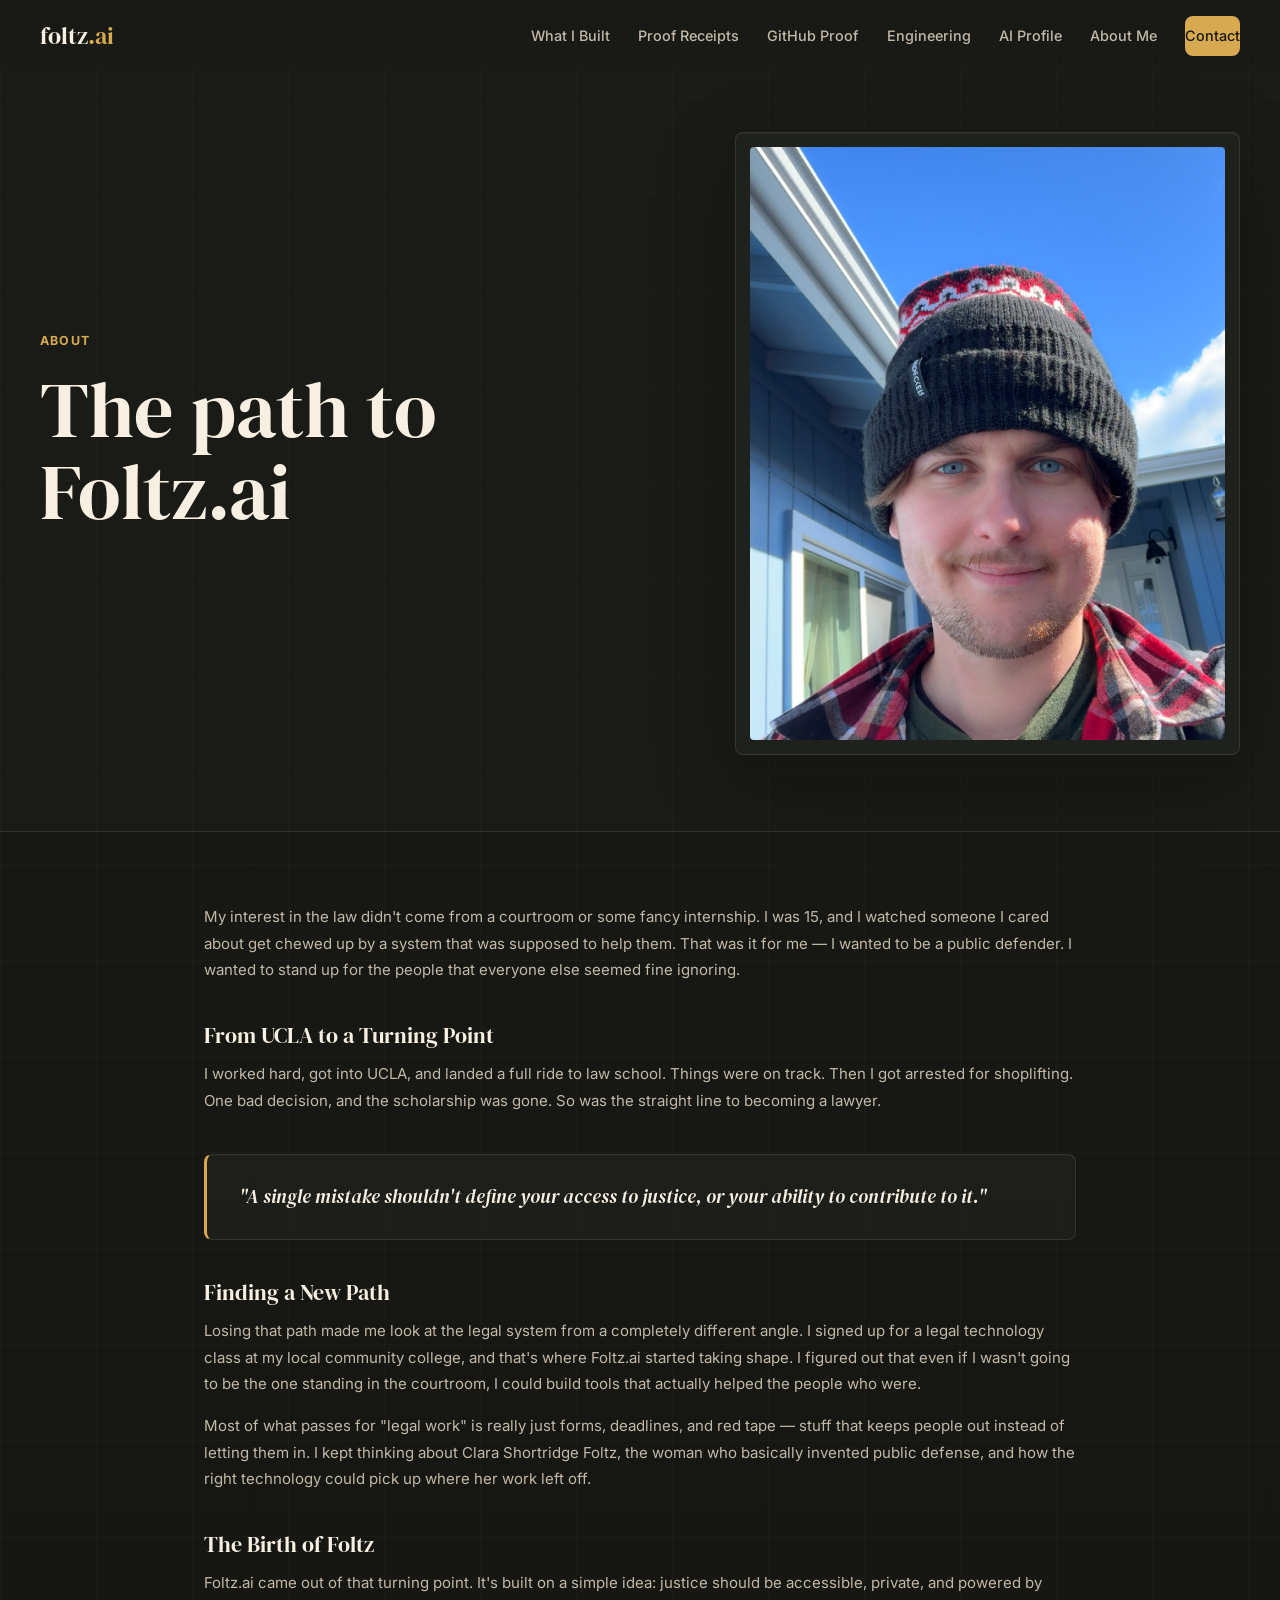
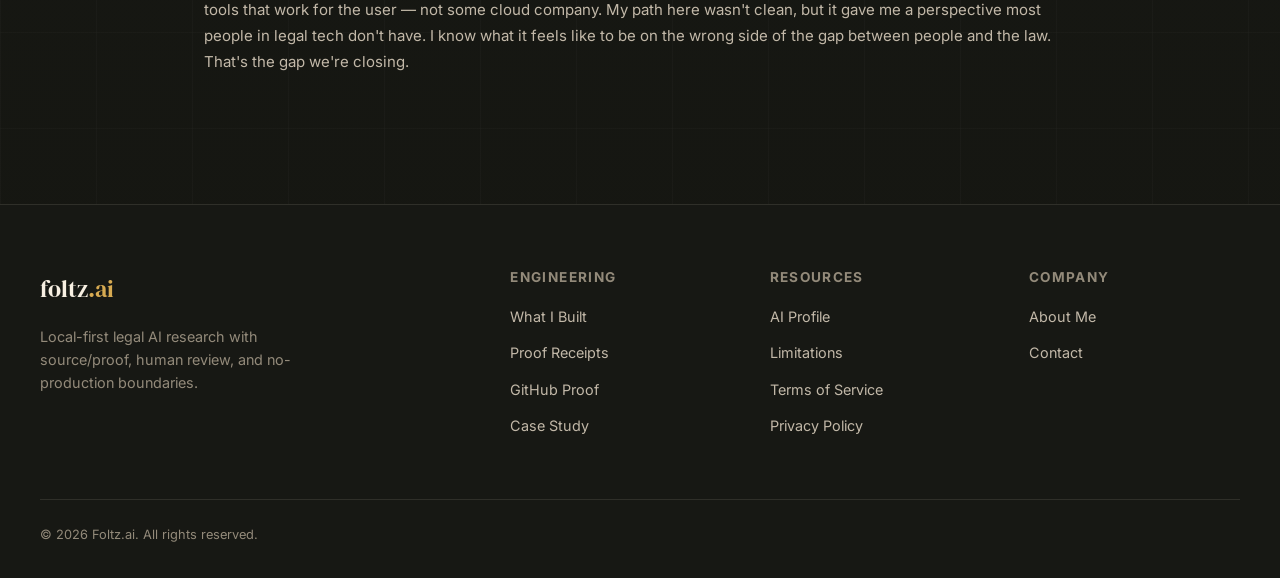
==== commit a10e197c: "fix: normalize cross-page navigation links" ====
--- a/about-me.html
+++ b/about-me.html
@@ -23,6 +23,7 @@
             <ul class="nav-links" id="nav-links">
                 <li><a href="index.html#built">What I Built</a></li>
                 <li><a href="index.html#proof-receipts">Proof Receipts</a></li>
+                <li><a href="index.html#github-proof">GitHub Proof</a></li>
                 <li><a href="engineering.html">Engineering</a></li>
                 <li><a href="ai-profile.html">AI Profile</a></li>
                 <li><a href="about-me.html">About Me</a></li>
@@ -103,6 +104,7 @@
                 <h4>Engineering</h4>
                 <a href="index.html#built">What I Built</a>
                 <a href="index.html#proof-receipts">Proof Receipts</a>
+                <a href="index.html#github-proof">GitHub Proof</a>
                 <a href="engineering.html">Case Study</a>
             </div>
             <div class="footer-col">
--- a/style.css
+++ b/style.css
@@ -785,6 +785,102 @@
   background: var(--bg-secondary);
 }
 
+.github-section {
+  border-bottom: 1px solid var(--border-subtle);
+  background:
+    linear-gradient(180deg, rgba(35, 37, 31, 0.72), rgba(23, 24, 20, 0.94));
+}
+
+.github-grid {
+  display: grid;
+  grid-template-columns: repeat(6, minmax(0, 1fr));
+  gap: 12px;
+}
+
+.github-grid.compact {
+  grid-template-columns: repeat(3, minmax(0, 1fr));
+}
+
+.github-card {
+  display: flex;
+  flex-direction: column;
+  min-height: 270px;
+  grid-column: span 2;
+  padding: 24px;
+  border: 1px solid var(--border-subtle);
+  border-radius: var(--radius-md);
+  background: rgba(24, 25, 21, 0.72);
+  box-shadow: inset 0 1px 0 rgba(247, 239, 226, 0.04);
+}
+
+.github-card.featured {
+  grid-column: span 3;
+  border-color: rgba(215, 170, 82, 0.34);
+  background:
+    linear-gradient(135deg, rgba(215, 170, 82, 0.1), rgba(24, 25, 21, 0.76));
+}
+
+.repo-meta span {
+  display: block;
+  color: var(--color-accent);
+  font-size: 0.74rem;
+  font-weight: 700;
+  letter-spacing: 0.08em;
+  text-transform: uppercase;
+  margin-bottom: 10px;
+}
+
+.repo-meta strong {
+  display: block;
+  color: var(--text-primary);
+  font-family: var(--font-mono);
+  font-size: clamp(0.92rem, 1.4vw, 1.08rem);
+  line-height: 1.45;
+  overflow-wrap: anywhere;
+}
+
+.github-card p {
+  color: var(--text-secondary);
+  font-size: 0.92rem;
+  line-height: 1.65;
+  margin: 16px 0 20px;
+}
+
+.repo-tags {
+  display: flex;
+  flex-wrap: wrap;
+  gap: 8px;
+  margin-top: auto;
+}
+
+.repo-tags span {
+  display: inline-flex;
+  align-items: center;
+  min-height: 28px;
+  padding: 5px 9px;
+  border: 1px solid rgba(247, 239, 226, 0.11);
+  border-radius: var(--radius-sm);
+  color: var(--text-secondary);
+  font-size: 0.76rem;
+  line-height: 1.25;
+}
+
+.github-card a {
+  display: inline-flex;
+  align-items: center;
+  width: fit-content;
+  margin-top: 22px;
+  color: var(--color-accent);
+  font-weight: 700;
+  font-size: 0.9rem;
+}
+
+.github-card a::after {
+  content: '->';
+  margin-left: 8px;
+  font-size: 0.82rem;
+}
+
 .receipt-board {
   border: 1px solid var(--border-subtle);
   border-radius: var(--radius-md);
@@ -1870,9 +1966,16 @@
   .scope-board,
   .proof-stack,
   .build-grid,
+  .github-grid,
+  .github-grid.compact,
   .case-grid,
   .case-grid.three {
     grid-template-columns: repeat(2, minmax(0, 1fr));
+  }
+
+  .github-card,
+  .github-card.featured {
+    grid-column: span 1;
   }
 
   .flow-board,
@@ -1940,6 +2043,8 @@
   .source-stack,
   .gate-console,
   .build-grid,
+  .github-grid,
+  .github-grid.compact,
   .system-map,
   .case-grid,
   .case-grid.three {
